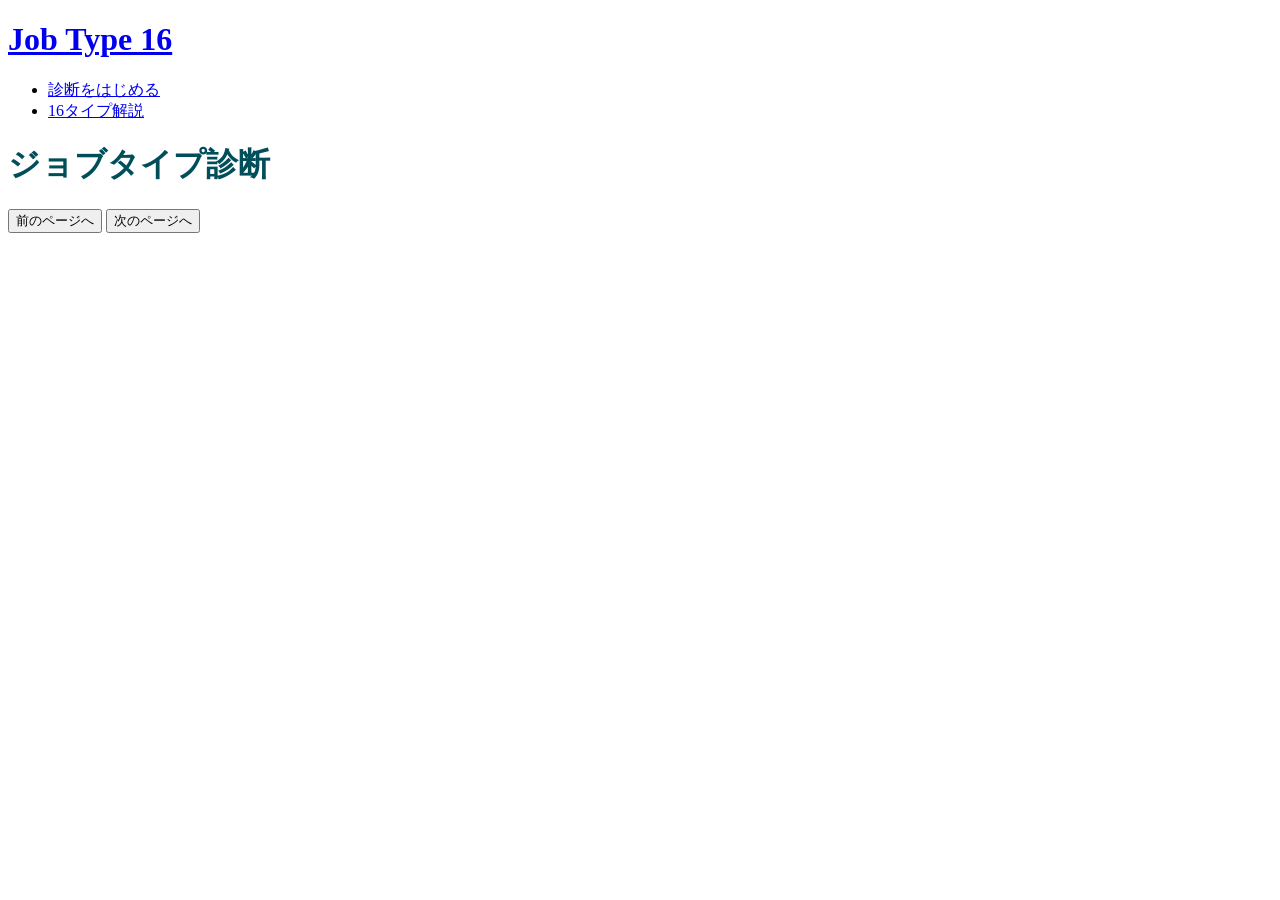
==== index.html @ 1121f6d9 "Add files via upload" ====
<!DOCTYPE html>
<html lang="ja">
<head>
    <meta charset="UTF-8" name="viewport" content="width=device-width, initial-scale=1.0">
    <link rel="stylesheet" href="css/style.css">
    <meta name="viewport" content="width=device-width, initial-scale=1.0">
    <title>♡ジョブタイプ診断♡</title>
</head>
<body>
    <header class="site-header">
        <div class="header-inner">
            <h1 class="header-title">
                <a href="index.html">Job Type 16</a>
            </h1>

            <div class="hamburger" id="js-hamburger">
                <span></span>
                <span></span>
                <span></span>
            </div>
        </div>

        <nav class="nav" id="js-nav">
            <ul>
                <li><a href="index.html">診断をはじめる</a></li>
                <li><a href="list.html">16タイプ解説</a></li>
            </ul>
        </nav>
    </header>
    <div class="header-margin"></div>

    <main id="app-container">
        <h1 style="color: #004e5a;">ジョブタイプ診断</h1>
        
        <div id="question-container">
            <div id="progress"></div>
            
            <div id="questions-page"></div>

            <div class="button-container">
                <button id="prev-btn" class="nextback-btn prev-btn-style">前のページへ</button>
                <button id="next-btn" class="nextback-btn next-btn-style">次のページへ</button>
            </div>
        </div>
        <div id="result-area" style="display: none;">
            <h2 id="result-text"></h2>
        </div>

        

        
    </main>
    <script src="js/data.js"></script>
    <script src="js/script.js"></script>
    <script src="js/common.js"></script>
</body>
</html>
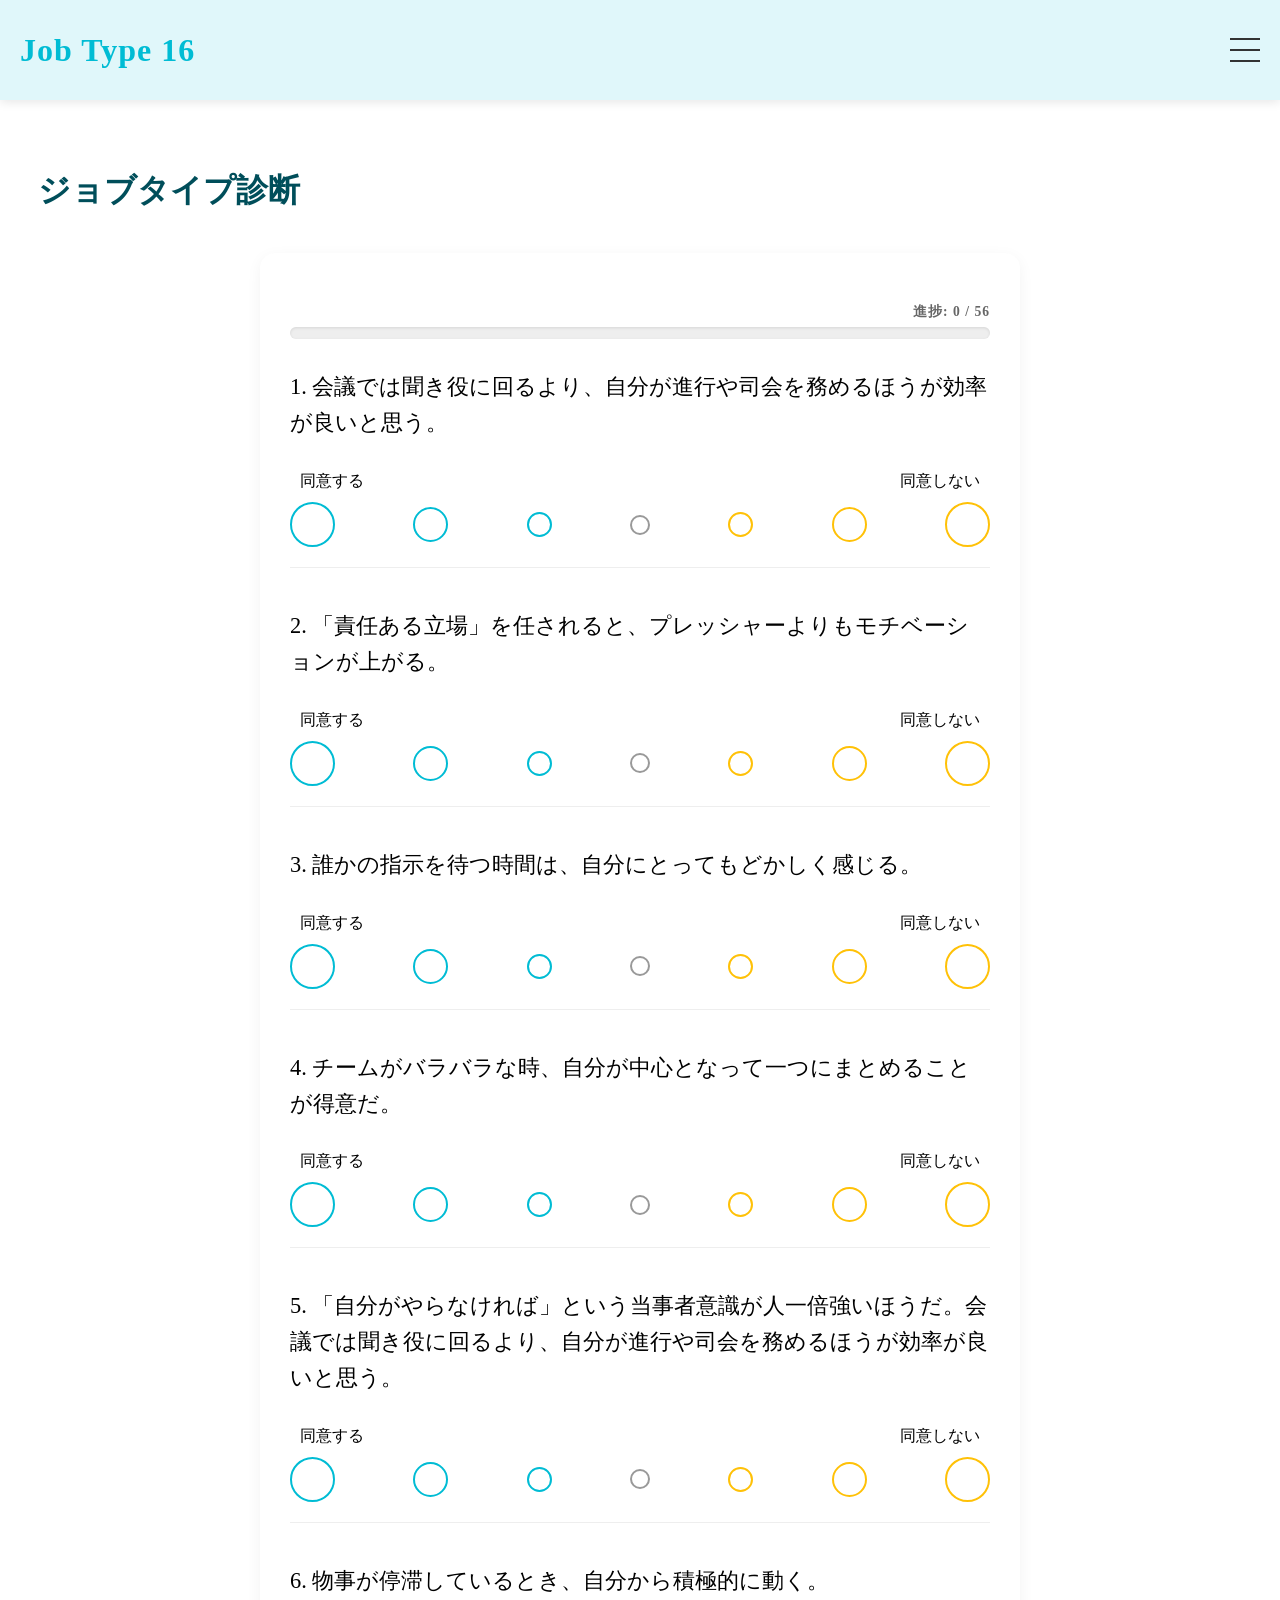
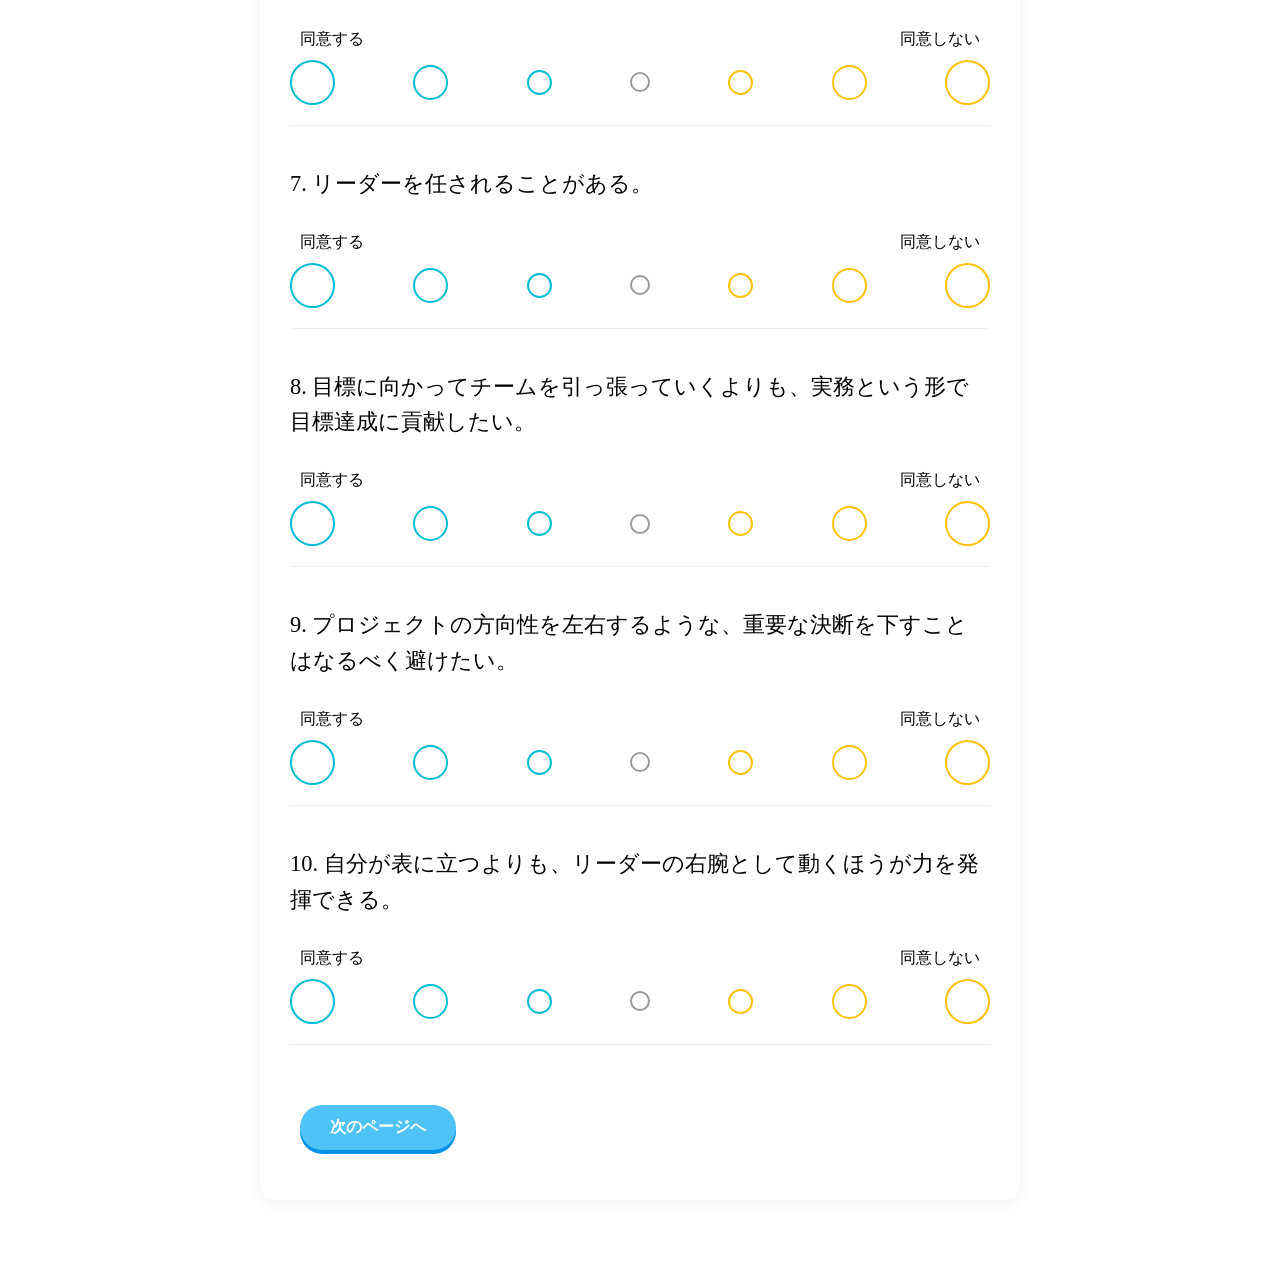
==== commit 8acf3a9d: "Add files via upload" ====
--- a/index.html
+++ b/index.html
@@ -2,9 +2,9 @@
 <html lang="ja">
 <head>
     <meta charset="UTF-8" name="viewport" content="width=device-width, initial-scale=1.0">
-    <link rel="stylesheet" href="css/style.css">
+    <link rel="stylesheet" href="./css/style.css">
     <meta name="viewport" content="width=device-width, initial-scale=1.0">
-    <title>♡ジョブタイプ診断♡</title>
+    <title>ジョブタイプ診断</title>
 </head>
 <body>
     <header class="site-header">
@@ -29,11 +29,15 @@
     </header>
     <div class="header-margin"></div>
 
-    <main id="app-container">
+    <main class="app-container">
         <h1 style="color: #004e5a;">ジョブタイプ診断</h1>
         
         <div id="question-container">
-            <div id="progress"></div>
+            <div class="progress-container">
+                <div id="progress-txt"></div>
+                <progress id="progress-bar"></progress>
+            </div>
+            
             
             <div id="questions-page"></div>
 
@@ -50,8 +54,8 @@
 
         
     </main>
-    <script src="js/data.js"></script>
-    <script src="js/script.js"></script>
-    <script src="js/common.js"></script>
+    <script src="./js/data.js"></script>
+    <script src="./js/script.js"></script>
+    <script src="./js/common.js"></script>
 </body>
 </html>
--- a/css/style.css
+++ b/css/style.css
@@ -0,0 +1,539 @@
+/* ラベルを両端に配置 */
+/* 同意する同意しない */
+.label-container {
+  display: flex;
+  justify-content: space-between;
+  margin-bottom: 10px;
+  padding: 0 10px;
+}
+
+.app-container{
+    max-width: 1500px; 
+    margin: 10px auto; 
+    padding: 30px;
+}
+
+.progress-container {
+    width: 100%;
+    margin: 20px auto 30px;
+    text-align: right;
+}
+
+#progress-bar{
+    width: 100%;
+    height: 12px;
+    appearance: none;
+    border: none;
+    
+}
+
+progress::-webkit-progress-bar {
+    background-color: #eee;
+    border-radius: 10px;
+    box-shadow: inset 0 1px 3px #0000001a; 
+}
+
+progress::-webkit-progress-value {
+    background: linear-gradient(90deg, #4FC3F7, #0192d4);
+    box-shadow: inset 0 1px 3px #27627e; 
+    border-radius: 10px;
+    transition: width 0.4s ease;
+}
+
+progress::-moz-progress-bar {
+    background: #00BCD4;
+    border-radius: 10px;
+}
+
+#progress-txt {
+    margin-top: 8px;
+    font-size: 0.85rem;
+    color: #666;
+    font-weight: bold;
+    letter-spacing: 1px;
+}
+
+/* 質問文の幅 */
+#question-container{
+    max-width: 700px;    
+    margin: 40px auto; 
+    padding: 30px;
+    background-color: #ffffff;
+    border-radius: 15px;
+    box-shadow: 0 4px 15px rgba(0, 0, 0, 0.05); 
+}
+
+/* 質問文のテキスト */
+.question-text {
+    font-weight: 500;
+    font-size: 1.4rem;
+    line-height: 1.6;
+    margin-bottom: 30px;
+}
+
+
+
+/* ７つのボタン------------------ */
+.button-group {
+  display: flex;
+  justify-content: space-between;
+  align-items: center;
+  gap: 10px; /* ボタン同士の間隔 */
+}
+
+.btn {
+  border: 2px solid #ccc;
+  border-radius: 50%;
+  background: white;
+  cursor: pointer;
+  transition: transform 0.2s, background-color 0.2s;
+}
+
+/* サイズ設定 */
+.size-xl { width: 45px; height: 45px; }
+.size-l  { width: 35px; height: 35px; }
+.size-m  { width: 25px; height: 25px; }
+.size-s  { width: 20px; height: 20px; }
+
+/* 色設定（枠線の色） */
+.color-green  { border-color: #00BCD4; }
+.color-gray   { border-color: #999; }
+.color-purple { border-color: #FFC107; }
+
+/* クリック時の塗りつぶし */
+.color-green:hover  { background-color: #00BCD4; }
+.color-purple:hover { background-color: #FFC107; }
+.color-gray:hover   { background-color: #999; }
+
+/* active時の塗りつぶし */
+.btn.active.color-green {
+    background-color: #00BCD4;
+}
+.btn.active.color-purple {
+    background-color: #FFC107;
+}
+.btn.active.color-gray {
+    background-color: #999;
+}
+/* ７つのボタン設定終わり------------------ */
+
+
+
+.question-block {
+    margin-bottom: 40px;
+    border-bottom: 1px solid #eee;
+    padding-bottom: 20px;
+}
+
+
+
+/* 次へ戻るボタン------------------ */
+.nextback-btn {
+    display: inline-block;
+    min-width: 120px; 
+    margin: 20px 10px; 
+    padding: 12px 30px;
+    font-size: 1rem;
+    font-weight: bold;
+    text-decoration: none;
+    border-radius: 50px;
+    border: none;
+    cursor: pointer;
+    transition: 0.3s;
+    text-align: center;
+    background-color: #4FC3F7; 
+    color: #fff;
+    box-shadow: 0 4px 0 #0091ea;
+}
+
+/* ボタンにカーソルを置いた時の動き */
+.nextback-btn:hover {
+    background-color: #81d4fa;
+    transform: translateY(-2px);
+}
+
+/* ボタンを押した時の動き */
+.nextback-btn:active {
+    transform: translateY(2px);
+    box-shadow: none;
+}
+/* 次へ戻るボタンの設定終了------------------ */
+
+
+/* メニュー本体 */
+.nav {
+    position: fixed; 
+    top: 0; 
+    right: -100%; /* 最初は画面の外 */
+    width: 200px; 
+    height: 100vh; 
+    background: #fff;
+    box-shadow: -2px 0 5px rgba(0,0,0,0.1); 
+    transition: 0.3s; z-index: 90;
+}
+.nav.is-active { right: 0; }
+
+
+
+/* 16タイプのタイル表示---------------------- */
+.type-grid {
+    display: grid;
+    /* 画面の幅に合わせて3〜4列に自動調整 */
+    grid-template-columns: repeat(4, minmax(150px, 1fr));
+    gap: 20px;
+    padding: 20px;
+}
+
+
+
+.type-card {
+    min-height: 120px; 
+    display: flex;
+    flex-direction: column;
+    justify-content: center;
+    padding: 20px; 
+    background: #f0f0f0; 
+    border-radius: 8px;
+    cursor: pointer; 
+    text-align: center; 
+    font-weight: bold;
+}
+.type-card:hover {
+    background: #E0F7FA; 
+    border-color: #00BCD4;
+    transform: translateY(-5px);
+}
+
+/* タイプ名（LCOEなど） */
+.type-id {
+    font-size: 1.7rem;
+    color: #00BCD4;
+    margin-bottom: 5px;
+    letter-spacing: 2px;
+}
+
+/* キャッチコピー（一言） */
+.type-nickname {
+    font-size: 1rem;
+    color: #555;
+    font-weight: bold;
+    line-height: 1.4;
+    padding: 0 10px;
+}
+/* 16タイプのタイル表示の設定終了---------------------- */
+
+
+
+/* 16タイプ詳細------------------------------------ */
+.container {
+    max-width: 800px;
+    margin: 40px auto;
+    padding: 0 20px;
+    font-family: "Helvetica Neue", Arial, "Hiragino Kaku Gothic ProN", "Hiragino Sans", Meiryo, sans-serif;
+}
+
+.result-card {
+    background: #fff;
+    border-radius: 20px;
+    box-shadow: 0 10px 30px rgba(0,0,0,0.08);
+    padding: 40px;
+    text-align: center;
+}
+
+/* タイプ名とキャッチコピー */
+#type-id {
+    font-size: 1.2rem;
+    color: #00BCD4;
+    letter-spacing: 0.3em;
+    margin-bottom: 5px;
+    font-weight: bold;
+}
+
+#type-name {
+    font-size: 2.2rem;
+    color: #333;
+    margin-bottom: 10px;
+}
+
+.catchphrase {
+    font-size: 1.1rem;
+    color: #666;
+    margin-bottom: 30px;
+    font-style: italic;
+}
+
+/* 画像エリア */
+.image-box {
+    width: 200px;
+    height: 200px;
+    margin: 0 auto 30px;
+    background: #f0f0f0;
+    border-radius: 50%; /* 円形にする */
+    overflow: hidden;
+    display: flex;
+    align-items: center;
+    justify-content: center;
+}
+
+#type-image {
+    width: 100%;
+    height: 100%;
+    object-fit: cover;
+}
+
+/* 長所・短所のグリッドレイアウト */
+.sw-container {
+    display: grid;
+    grid-template-columns: 1fr 1fr; /* 横並び */
+    gap: 20px;
+    margin-bottom: 30px;
+}
+
+
+.info-box {
+    background: #f8f9fa;
+    padding: 20px;
+    border-radius: 15px;
+    text-align: left;
+}
+
+
+.info-box h3 {
+    margin-top: 0;
+    font-size: 1rem;
+    border-bottom: 2px solid #ddd;
+    padding-bottom: 5px;
+    margin-bottom: 10px;
+}
+
+#type-strengths li { color: #006875; margin-bottom: 5px; }
+#type-weaknesses li { color: #705504; margin-bottom: 5px; }
+
+.job-container{
+    display: grid;
+    gap: 20px;
+    padding: 20px;
+    border-radius: 10px;
+    text-align: left;
+    line-height: 1.6;
+}
+
+/* 仕事のスタイル */
+.style-box {
+    background: #E0F7FA; 
+    border-left: 5px solid #00BCD4;
+}
+
+/* 適職 */
+.suitablejob-box {
+    background: #fdf5de;
+    border-left: 5px solid #FFC107;
+}
+
+#type-suitablejob li{
+    margin-left: 20px;
+}
+/* 16タイプ詳細の設定終了------------------------------------ */
+
+
+
+
+
+/* 固定ヘッダー (Common Header)-------------------- */
+.site-header {
+    width: 100%;
+    height: 100px; /* ヘッダーの高さ */
+    background-color: #E0F7FA;
+    box-shadow: 0 2px 10px rgba(0, 0, 0, 0.1);
+    position: fixed; /* 画面上部に固定 */
+    top: 0;
+    left: 0;
+    z-index: 1000; /* 一番手前に表示 */
+}
+
+.header-inner {
+    height: 100%;
+    margin: 0 auto;
+    padding: 0 20px;
+    display: flex;
+    justify-content: space-between;
+    align-items: center;
+}
+
+.header-title a {
+    font-size: 2rem;
+    font-weight: bold;
+    color: #00BCD4; 
+    text-decoration: none;
+    letter-spacing: 1px;
+}
+
+
+.header-margin {
+    height: 100px; 
+}
+/* 固定ヘッダー (Common Header)終了----------- */
+
+
+/* ハンバーガーメニュー */
+
+.hamburger {
+    width: 30px;
+    height: 24px;
+    position: relative;
+    cursor: pointer;
+    z-index: 1100;
+}
+
+/* 三本線のデザイン */
+.hamburger span {
+    position: absolute;
+    width: 100%;
+    height: 2px;
+    background-color: #333;
+    transition: 0.3s;
+}
+
+.hamburger span:nth-child(1) { top: 0; }
+.hamburger span:nth-child(2) { top: 11px; }
+.hamburger span:nth-child(3) { top: 22px; }
+
+/* メニューが開いた時の三本線の動き（必要に応じて） */
+.hamburger.is-active span:nth-child(1) { transform: translateY(11px) rotate(45deg); }
+.hamburger.is-active span:nth-child(2) { opacity: 0; }
+.hamburger.is-active span:nth-child(3) { transform: translateY(-11px) rotate(-45deg); }
+
+/* ナビゲーションメニューのスタイル（調整） */
+.nav {
+    position: fixed;
+    top: 0;
+    right: -100%; /* 最初は隠しておく */
+    width: 300px;
+    max-width: 80vh;
+    height: 100vh;
+    background: rgba(255, 255, 255, 0.98);
+    box-shadow: -5px 0 15px rgba(0, 0, 0, 0.1);
+    transition: 0.4s ease-in-out;
+    padding-top: 80px;
+    z-index: 1050;
+}
+
+.nav.is-active {
+    right: 0; /* 右からスライドして表示 */
+}
+
+/* ハンバーガーメニュー内のリストの見た目 */
+.nav ul {
+    list-style: none;
+    padding: 0;
+    margin: 0;
+}
+
+.nav ul li {
+    border-bottom: 1px solid #eee;
+}
+
+.nav ul li a {
+    display: block;
+    padding: 20px 30px;
+    color: #333;
+    text-decoration: none;
+    font-weight: bold;
+    transition: background 0.3s;
+}
+
+.nav ul li a:hover {
+    background-color: #f9f9f9;
+    color: #00BCD4;
+}
+
+
+@media(max-width: 768px){
+    .app-container{
+        padding: 2px;
+    }
+
+    .label-container {
+        margin-bottom: 5px;
+        font-size: 0.8rem;
+    }
+
+    #question-container{
+        max-width: 95%;
+        margin: 10px auto;
+        padding: 15px;
+    }
+
+    .question-text {
+        font-size: 1.05rem;
+        margin-bottom: 15px;
+    }
+
+    .button-group {
+        gap: 8px; /* ボタン同士の間隔 */
+        justify-content: space-around;
+    }
+
+    .btn {
+        transform: scale(0.85);
+        margin-bottom: -5px;
+    }
+
+    .nextback-btn {
+        margin: 10px 5px; 
+        padding: 10px 20px;
+        font-size: 0.8rem;
+    }
+
+    .type-grid {
+        grid-template-columns: repeat(2, 1fr);
+    }
+
+
+    .container {
+        margin: 20px auto;
+        padding: 1px;
+    }
+
+    .result-card {
+        padding: 25px 15px; 
+        border-radius: 10px;
+    }
+
+
+    #type-id {
+        font-size: 1rem;
+        letter-spacing: 0.2em;
+    }
+
+    #type-name {
+        font-size: 1.8rem;
+    }
+
+    .catchphrase {
+        font-size: 0.8rem;
+        margin-bottom: 10px;
+    }
+
+    .image-box {
+        width: 150px;
+        height: 150px;
+        margin-bottom: 20px;
+    }
+
+
+    .sw-container {
+        grid-template-columns: 1fr;
+        gap: 15px;
+    }
+
+    .info-box {
+        padding: 15px;
+        margin: 0px;
+    }
+
+    .style-box {
+        padding: 15px;
+        font-size: 0.95;
+    }
+}
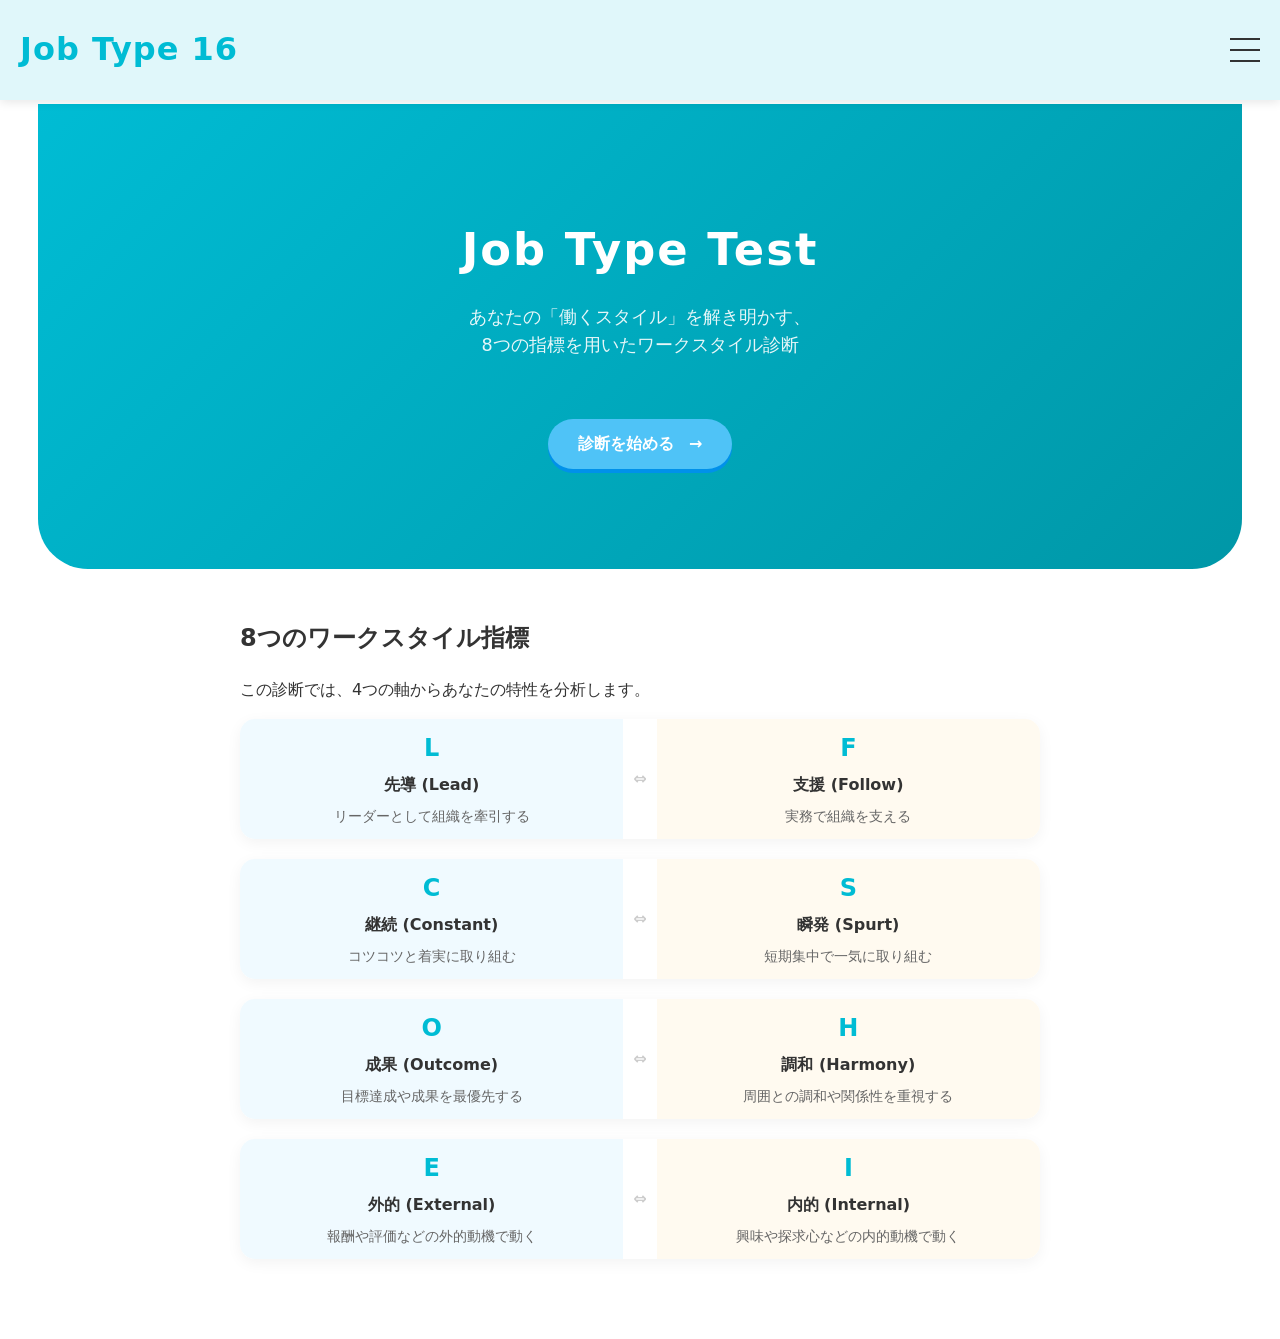
==== commit 1c17a96d: "Add files via upload" ====
--- a/index.html
+++ b/index.html
@@ -2,11 +2,12 @@
 <html lang="ja">
 <head>
     <meta charset="UTF-8" name="viewport" content="width=device-width, initial-scale=1.0">
-    <link rel="stylesheet" href="./css/style.css">
+    <link rel="stylesheet" href="./css/style.css">>
     <meta name="viewport" content="width=device-width, initial-scale=1.0">
-    <title>ジョブタイプ診断</title>
+    
+    <title>JobType16</title>
 </head>
-<body>
+<body class="container">
     <header class="site-header">
         <div class="header-inner">
             <h1 class="header-title">
@@ -22,40 +23,100 @@
 
         <nav class="nav" id="js-nav">
             <ul>
-                <li><a href="index.html">診断をはじめる</a></li>
+                <li><a href="test.html">診断をはじめる</a></li>
                 <li><a href="list.html">16タイプ解説</a></li>
             </ul>
         </nav>
     </header>
-    <div class="header-margin"></div>
+    <div class="header-margin top"></div>
+    
+    <main class="app-container">
 
-    <main class="app-container">
-        <h1 style="color: #004e5a;">ジョブタイプ診断</h1>
-        
-        <div id="question-container">
-            <div class="progress-container">
-                <div id="progress-txt"></div>
-                <progress id="progress-bar"></progress>
+        <header class="top-section">
+            <div class="top-content">
+                <h1 class="top-title">Job Type Test</h1>
+                <p class="top-subtitle">あなたの「働くスタイル」を解き明かす、
+                    <br>8つの指標を用いたワークスタイル診断</p>
+                
+                <a href="test.html" class="nextback-btn">
+                    診断を始める
+                    <span class="btn-arrow">→</span>
+                </a>
             </div>
-            
-            
-            <div id="questions-page"></div>
+        </header>
 
-            <div class="button-container">
-                <button id="prev-btn" class="nextback-btn prev-btn-style">前のページへ</button>
-                <button id="next-btn" class="nextback-btn next-btn-style">次のページへ</button>
+        <!-- この下に、前につくった指標の説明セクションを配置する -->
+
+        <section class="guide-section">
+            <h2>8つのワークスタイル指標</h2>
+            <p>この診断では、4つの軸からあなたの特性を分析します。</p>
+
+            <div class="table">
+                <!-- 軸1 -->
+                <div class="style-row">
+                    <div class="style-cell left">
+                        <span class="code">L</span>
+                        <span class="label">先導 (Lead)</span>
+                        <p>リーダーとして組織を牽引する</p>
+                    </div>
+                    <div class="style-arrow">⇔</div>
+                    <div class="style-cell right">
+                        <span class="code">F</span>
+                        <span class="label">支援 (Follow)</span>
+                        <p>実務で組織を支える</p>
+                    </div>
+                </div>
+
+                <!-- 軸2 -->
+                <div class="style-row">
+                    <div class="style-cell left">
+                        <span class="code">C</span>
+                        <span class="label">継続 (Constant)</span>
+                        <p>コツコツと着実に取り組む</p>
+                    </div>
+                    <div class="style-arrow">⇔</div>
+                    <div class="style-cell right">
+                        <span class="code">S</span>
+                        <span class="label">瞬発 (Spurt)</span>
+                        <p>短期集中で一気に取り組む</p>
+                    </div>
+                </div>
+
+                <!-- 軸3 -->
+                <div class="style-row">
+                    <div class="style-cell left">
+                        <span class="code">O</span>
+                        <span class="label">成果 (Outcome)</span>
+                        <p>目標達成や成果を最優先する</p>
+                    </div>
+                    <div class="style-arrow">⇔</div>
+                    <div class="style-cell right">
+                        <span class="code">H</span>
+                        <span class="label">調和 (Harmony)</span>
+                        <p>周囲との調和や関係性を重視する</p>
+                    </div>
+                </div>
+
+                <!-- 軸4 -->
+                <div class="style-row">
+                    <div class="style-cell left">
+                        <span class="code">E</span>
+                        <span class="label">外的 (External)</span>
+                        <p>報酬や評価などの外的動機で動く</p>
+                    </div>
+                    <div class="style-arrow">⇔</div>
+                    <div class="style-cell right">
+                        <span class="code">I</span>
+                        <span class="label">内的 (Internal)</span>
+                        <p>興味や探求心などの内的動機で動く</p>
+                    </div>
+                </div>
             </div>
-        </div>
-        <div id="result-area" style="display: none;">
-            <h2 id="result-text"></h2>
-        </div>
+        </section>
 
-        
 
-        
     </main>
-    <script src="./js/data.js"></script>
-    <script src="./js/script.js"></script>
+
     <script src="./js/common.js"></script>
 </body>
 </html>
--- a/css/style.css
+++ b/css/style.css
@@ -1,3 +1,115 @@
+.container{
+    font-family:
+        "Noto Sans JP",
+        system-ui,
+        -apple-system,
+        "Hiragino Sans",
+        "Hiragino Kaku Gothic ProN",
+        "Yu Gothic",
+        "Meiryo",
+        sans-serif;
+    -webkit-font-smoothing: antialiased;
+    -moz-osx-font-smoothing: grayscale;
+    line-height: 1.6;
+    color: #333;
+}
+
+/*トップページ*/
+.header-margin.top{
+    height: 30px;
+}
+
+.top-section{
+    background: linear-gradient(135deg, #00BCD4 0%, #0097A7 100%);
+    color: white;
+    padding: 80px 20px;
+    text-align: center;
+    border-radius: 0 0 50px 50px; /* 下側だけ丸めて柔らかい印象に */
+    margin-bottom: 50px;
+}
+
+.top-title {
+    font-size: 2.8rem;
+    font-weight: bold;
+    margin-bottom: 15px;
+    letter-spacing: 2px;
+}
+
+.btn-arrow {
+    margin-left: 10px;
+}
+
+.top-subtitle {
+    font-size: 1.1rem;
+    line-height: 1.6;
+    margin-bottom: 40px;
+    opacity: 0.9;
+}
+
+.guide-section {
+    max-width: 800px;
+    margin: 40px auto;
+    padding: 0 20px;
+}
+
+.table {
+    display: flex;
+    flex-direction: column;
+    gap: 20px;
+}
+
+.style-row {
+    display: flex;
+    align-items: center;
+    background: #fff;
+    border-radius: 15px;
+    box-shadow: 0 4px 15px rgba(0,0,0,0.05);
+    overflow: hidden;
+}
+
+.style-cell {
+    flex: 1;
+    padding: 10px;
+    text-align: center;
+    height: 100px;
+}
+
+.style-cell.left { background-color: #f0faff; } 
+.style-cell.right { background-color: #fffaf0; } 
+
+.style-arrow {
+    padding: 10px;
+    font-weight: bold;
+    color: #ccc;
+    font-size: 1rem;
+}
+
+.code {
+    display: block;
+    font-size: 1.5rem;
+    font-weight: bold;
+    color: #00BCD4;
+    margin-bottom: 5px;
+}
+
+.label {
+    display: block;
+    font-weight: bold;
+    font-size: 1rem;
+    margin-bottom: 8px;
+}
+
+.style-cell p {
+    font-size: 0.85rem;
+    color: #666;
+    margin: 0;
+}
+
+
+
+/*トップページ*/
+
+
 /* ラベルを両端に配置 */
 /* 同意する同意しない */
 .label-container {
@@ -12,6 +124,7 @@
     margin: 10px auto; 
     padding: 30px;
 }
+
 
 .progress-container {
     width: 100%;
@@ -225,11 +338,10 @@
 
 
 /* 16タイプ詳細------------------------------------ */
-.container {
+.result-container {
     max-width: 800px;
     margin: 40px auto;
     padding: 0 20px;
-    font-family: "Helvetica Neue", Arial, "Hiragino Kaku Gothic ProN", "Hiragino Sans", Meiryo, sans-serif;
 }
 
 .result-card {
@@ -284,7 +396,7 @@
 /* 長所・短所のグリッドレイアウト */
 .sw-container {
     display: grid;
-    grid-template-columns: 1fr 1fr; /* 横並び */
+    grid-template-columns: 1fr 1fr; 
     gap: 20px;
     margin-bottom: 30px;
 }
@@ -450,9 +562,26 @@
 
 @media(max-width: 768px){
     .app-container{
-        padding: 2px;
-    }
-
+        padding: 0px;
+    }
+
+    .top-section {
+        padding: 60px 20px;
+    }
+
+    .top-title {
+        font-size: 2rem;
+    }
+
+    .top-subtitle {
+        font-size: 0.95rem;
+    }
+
+    .style-cell {
+        width: 100%; 
+        padding: 15px 10px 30px; 
+    }
+    
     .label-container {
         margin-bottom: 5px;
         font-size: 0.8rem;
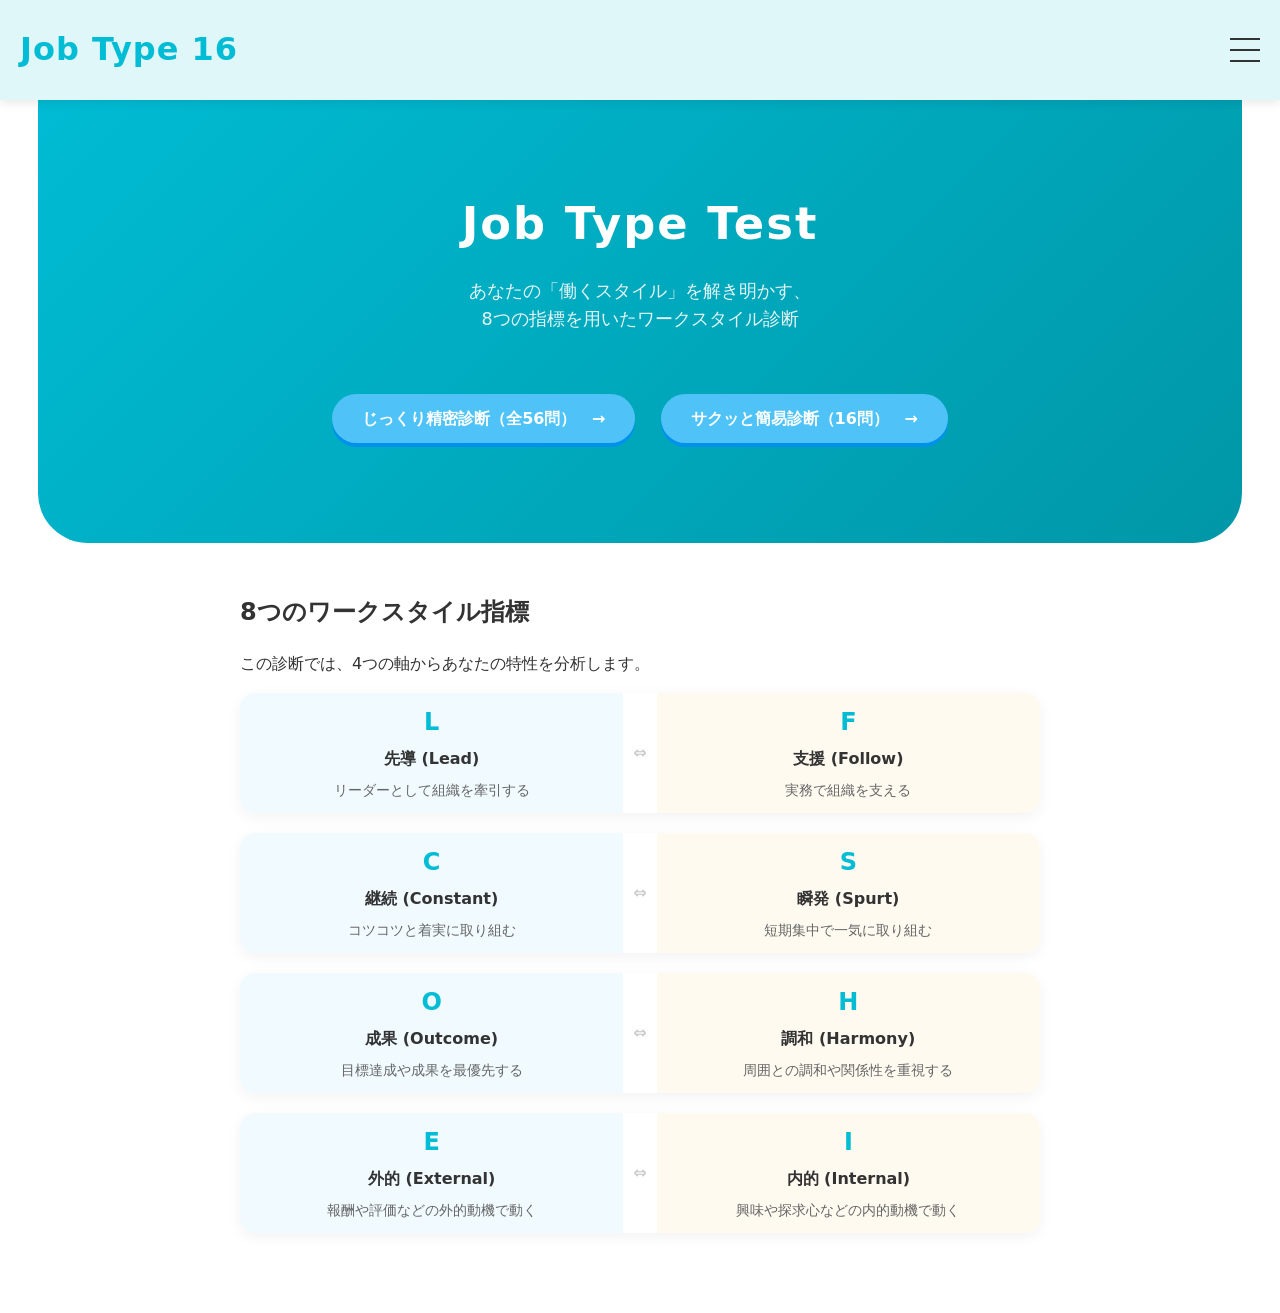
==== commit 8b5b5e78: "Add files via upload" ====
--- a/index.html
+++ b/index.html
@@ -2,7 +2,8 @@
 <html lang="ja">
 <head>
     <meta charset="UTF-8" name="viewport" content="width=device-width, initial-scale=1.0">
-    <link rel="stylesheet" href="./css/style.css">>
+    <link rel="stylesheet" href="./css/style.css">
+    <link rel="stylesheet" href="./css/index.css">
     <meta name="viewport" content="width=device-width, initial-scale=1.0">
     
     <title>JobType16</title>
@@ -23,7 +24,7 @@
 
         <nav class="nav" id="js-nav">
             <ul>
-                <li><a href="test.html">診断をはじめる</a></li>
+                <li><a href="index.html">診断をはじめる</a></li>
                 <li><a href="list.html">16タイプ解説</a></li>
             </ul>
         </nav>
@@ -38,8 +39,12 @@
                 <p class="top-subtitle">あなたの「働くスタイル」を解き明かす、
                     <br>8つの指標を用いたワークスタイル診断</p>
                 
-                <a href="test.html" class="nextback-btn">
-                    診断を始める
+                <a href="test.html?mode=full" class="nextback-btn">
+                    じっくり精密診断（全56問）
+                    <span class="btn-arrow">→</span>
+                </a>
+                <a href="test.html?mode=simple" class="nextback-btn">
+                    サクッと簡易診断（16問）
                     <span class="btn-arrow">→</span>
                 </a>
             </div>
--- a/css/style.css
+++ b/css/style.css
@@ -14,111 +14,6 @@
     color: #333;
 }
 
-/*トップページ*/
-.header-margin.top{
-    height: 30px;
-}
-
-.top-section{
-    background: linear-gradient(135deg, #00BCD4 0%, #0097A7 100%);
-    color: white;
-    padding: 80px 20px;
-    text-align: center;
-    border-radius: 0 0 50px 50px; /* 下側だけ丸めて柔らかい印象に */
-    margin-bottom: 50px;
-}
-
-.top-title {
-    font-size: 2.8rem;
-    font-weight: bold;
-    margin-bottom: 15px;
-    letter-spacing: 2px;
-}
-
-.btn-arrow {
-    margin-left: 10px;
-}
-
-.top-subtitle {
-    font-size: 1.1rem;
-    line-height: 1.6;
-    margin-bottom: 40px;
-    opacity: 0.9;
-}
-
-.guide-section {
-    max-width: 800px;
-    margin: 40px auto;
-    padding: 0 20px;
-}
-
-.table {
-    display: flex;
-    flex-direction: column;
-    gap: 20px;
-}
-
-.style-row {
-    display: flex;
-    align-items: center;
-    background: #fff;
-    border-radius: 15px;
-    box-shadow: 0 4px 15px rgba(0,0,0,0.05);
-    overflow: hidden;
-}
-
-.style-cell {
-    flex: 1;
-    padding: 10px;
-    text-align: center;
-    height: 100px;
-}
-
-.style-cell.left { background-color: #f0faff; } 
-.style-cell.right { background-color: #fffaf0; } 
-
-.style-arrow {
-    padding: 10px;
-    font-weight: bold;
-    color: #ccc;
-    font-size: 1rem;
-}
-
-.code {
-    display: block;
-    font-size: 1.5rem;
-    font-weight: bold;
-    color: #00BCD4;
-    margin-bottom: 5px;
-}
-
-.label {
-    display: block;
-    font-weight: bold;
-    font-size: 1rem;
-    margin-bottom: 8px;
-}
-
-.style-cell p {
-    font-size: 0.85rem;
-    color: #666;
-    margin: 0;
-}
-
-
-
-/*トップページ*/
-
-
-/* ラベルを両端に配置 */
-/* 同意する同意しない */
-.label-container {
-  display: flex;
-  justify-content: space-between;
-  margin-bottom: 10px;
-  padding: 0 10px;
-}
-
 .app-container{
     max-width: 1500px; 
     margin: 10px auto; 
@@ -126,117 +21,6 @@
 }
 
 
-.progress-container {
-    width: 100%;
-    margin: 20px auto 30px;
-    text-align: right;
-}
-
-#progress-bar{
-    width: 100%;
-    height: 12px;
-    appearance: none;
-    border: none;
-    
-}
-
-progress::-webkit-progress-bar {
-    background-color: #eee;
-    border-radius: 10px;
-    box-shadow: inset 0 1px 3px #0000001a; 
-}
-
-progress::-webkit-progress-value {
-    background: linear-gradient(90deg, #4FC3F7, #0192d4);
-    box-shadow: inset 0 1px 3px #27627e; 
-    border-radius: 10px;
-    transition: width 0.4s ease;
-}
-
-progress::-moz-progress-bar {
-    background: #00BCD4;
-    border-radius: 10px;
-}
-
-#progress-txt {
-    margin-top: 8px;
-    font-size: 0.85rem;
-    color: #666;
-    font-weight: bold;
-    letter-spacing: 1px;
-}
-
-/* 質問文の幅 */
-#question-container{
-    max-width: 700px;    
-    margin: 40px auto; 
-    padding: 30px;
-    background-color: #ffffff;
-    border-radius: 15px;
-    box-shadow: 0 4px 15px rgba(0, 0, 0, 0.05); 
-}
-
-/* 質問文のテキスト */
-.question-text {
-    font-weight: 500;
-    font-size: 1.4rem;
-    line-height: 1.6;
-    margin-bottom: 30px;
-}
-
-
-
-/* ７つのボタン------------------ */
-.button-group {
-  display: flex;
-  justify-content: space-between;
-  align-items: center;
-  gap: 10px; /* ボタン同士の間隔 */
-}
-
-.btn {
-  border: 2px solid #ccc;
-  border-radius: 50%;
-  background: white;
-  cursor: pointer;
-  transition: transform 0.2s, background-color 0.2s;
-}
-
-/* サイズ設定 */
-.size-xl { width: 45px; height: 45px; }
-.size-l  { width: 35px; height: 35px; }
-.size-m  { width: 25px; height: 25px; }
-.size-s  { width: 20px; height: 20px; }
-
-/* 色設定（枠線の色） */
-.color-green  { border-color: #00BCD4; }
-.color-gray   { border-color: #999; }
-.color-purple { border-color: #FFC107; }
-
-/* クリック時の塗りつぶし */
-.color-green:hover  { background-color: #00BCD4; }
-.color-purple:hover { background-color: #FFC107; }
-.color-gray:hover   { background-color: #999; }
-
-/* active時の塗りつぶし */
-.btn.active.color-green {
-    background-color: #00BCD4;
-}
-.btn.active.color-purple {
-    background-color: #FFC107;
-}
-.btn.active.color-gray {
-    background-color: #999;
-}
-/* ７つのボタン設定終わり------------------ */
-
-
-
-.question-block {
-    margin-bottom: 40px;
-    border-bottom: 1px solid #eee;
-    padding-bottom: 20px;
-}
 
 
 
@@ -273,185 +57,9 @@
 /* 次へ戻るボタンの設定終了------------------ */
 
 
-/* メニュー本体 */
-.nav {
-    position: fixed; 
-    top: 0; 
-    right: -100%; /* 最初は画面の外 */
-    width: 200px; 
-    height: 100vh; 
-    background: #fff;
-    box-shadow: -2px 0 5px rgba(0,0,0,0.1); 
-    transition: 0.3s; z-index: 90;
-}
-.nav.is-active { right: 0; }
 
 
-
-/* 16タイプのタイル表示---------------------- */
-.type-grid {
-    display: grid;
-    /* 画面の幅に合わせて3〜4列に自動調整 */
-    grid-template-columns: repeat(4, minmax(150px, 1fr));
-    gap: 20px;
-    padding: 20px;
-}
-
-
-
-.type-card {
-    min-height: 120px; 
-    display: flex;
-    flex-direction: column;
-    justify-content: center;
-    padding: 20px; 
-    background: #f0f0f0; 
-    border-radius: 8px;
-    cursor: pointer; 
-    text-align: center; 
-    font-weight: bold;
-}
-.type-card:hover {
-    background: #E0F7FA; 
-    border-color: #00BCD4;
-    transform: translateY(-5px);
-}
-
-/* タイプ名（LCOEなど） */
-.type-id {
-    font-size: 1.7rem;
-    color: #00BCD4;
-    margin-bottom: 5px;
-    letter-spacing: 2px;
-}
-
-/* キャッチコピー（一言） */
-.type-nickname {
-    font-size: 1rem;
-    color: #555;
-    font-weight: bold;
-    line-height: 1.4;
-    padding: 0 10px;
-}
-/* 16タイプのタイル表示の設定終了---------------------- */
-
-
-
-/* 16タイプ詳細------------------------------------ */
-.result-container {
-    max-width: 800px;
-    margin: 40px auto;
-    padding: 0 20px;
-}
-
-.result-card {
-    background: #fff;
-    border-radius: 20px;
-    box-shadow: 0 10px 30px rgba(0,0,0,0.08);
-    padding: 40px;
-    text-align: center;
-}
-
-/* タイプ名とキャッチコピー */
-#type-id {
-    font-size: 1.2rem;
-    color: #00BCD4;
-    letter-spacing: 0.3em;
-    margin-bottom: 5px;
-    font-weight: bold;
-}
-
-#type-name {
-    font-size: 2.2rem;
-    color: #333;
-    margin-bottom: 10px;
-}
-
-.catchphrase {
-    font-size: 1.1rem;
-    color: #666;
-    margin-bottom: 30px;
-    font-style: italic;
-}
-
-/* 画像エリア */
-.image-box {
-    width: 200px;
-    height: 200px;
-    margin: 0 auto 30px;
-    background: #f0f0f0;
-    border-radius: 50%; /* 円形にする */
-    overflow: hidden;
-    display: flex;
-    align-items: center;
-    justify-content: center;
-}
-
-#type-image {
-    width: 100%;
-    height: 100%;
-    object-fit: cover;
-}
-
-/* 長所・短所のグリッドレイアウト */
-.sw-container {
-    display: grid;
-    grid-template-columns: 1fr 1fr; 
-    gap: 20px;
-    margin-bottom: 30px;
-}
-
-
-.info-box {
-    background: #f8f9fa;
-    padding: 20px;
-    border-radius: 15px;
-    text-align: left;
-}
-
-
-.info-box h3 {
-    margin-top: 0;
-    font-size: 1rem;
-    border-bottom: 2px solid #ddd;
-    padding-bottom: 5px;
-    margin-bottom: 10px;
-}
-
-#type-strengths li { color: #006875; margin-bottom: 5px; }
-#type-weaknesses li { color: #705504; margin-bottom: 5px; }
-
-.job-container{
-    display: grid;
-    gap: 20px;
-    padding: 20px;
-    border-radius: 10px;
-    text-align: left;
-    line-height: 1.6;
-}
-
-/* 仕事のスタイル */
-.style-box {
-    background: #E0F7FA; 
-    border-left: 5px solid #00BCD4;
-}
-
-/* 適職 */
-.suitablejob-box {
-    background: #fdf5de;
-    border-left: 5px solid #FFC107;
-}
-
-#type-suitablejob li{
-    margin-left: 20px;
-}
-/* 16タイプ詳細の設定終了------------------------------------ */
-
-
-
-
-
-/* 固定ヘッダー (Common Header)-------------------- */
+/* 固定ヘッダー -------------------- */
 .site-header {
     width: 100%;
     height: 100px; /* ヘッダーの高さ */
@@ -530,8 +138,11 @@
     z-index: 1050;
 }
 
+
+
+
 .nav.is-active {
-    right: 0; /* 右からスライドして表示 */
+    right: 0;
 }
 
 /* ハンバーガーメニュー内のリストの見た目 */
@@ -565,47 +176,9 @@
         padding: 0px;
     }
 
-    .top-section {
-        padding: 60px 20px;
-    }
-
-    .top-title {
-        font-size: 2rem;
-    }
-
-    .top-subtitle {
-        font-size: 0.95rem;
-    }
-
-    .style-cell {
-        width: 100%; 
-        padding: 15px 10px 30px; 
-    }
-    
     .label-container {
         margin-bottom: 5px;
         font-size: 0.8rem;
-    }
-
-    #question-container{
-        max-width: 95%;
-        margin: 10px auto;
-        padding: 15px;
-    }
-
-    .question-text {
-        font-size: 1.05rem;
-        margin-bottom: 15px;
-    }
-
-    .button-group {
-        gap: 8px; /* ボタン同士の間隔 */
-        justify-content: space-around;
-    }
-
-    .btn {
-        transform: scale(0.85);
-        margin-bottom: -5px;
     }
 
     .nextback-btn {
@@ -614,55 +187,4 @@
         font-size: 0.8rem;
     }
 
-    .type-grid {
-        grid-template-columns: repeat(2, 1fr);
-    }
-
-
-    .container {
-        margin: 20px auto;
-        padding: 1px;
-    }
-
-    .result-card {
-        padding: 25px 15px; 
-        border-radius: 10px;
-    }
-
-
-    #type-id {
-        font-size: 1rem;
-        letter-spacing: 0.2em;
-    }
-
-    #type-name {
-        font-size: 1.8rem;
-    }
-
-    .catchphrase {
-        font-size: 0.8rem;
-        margin-bottom: 10px;
-    }
-
-    .image-box {
-        width: 150px;
-        height: 150px;
-        margin-bottom: 20px;
-    }
-
-
-    .sw-container {
-        grid-template-columns: 1fr;
-        gap: 15px;
-    }
-
-    .info-box {
-        padding: 15px;
-        margin: 0px;
-    }
-
-    .style-box {
-        padding: 15px;
-        font-size: 0.95;
-    }
 }
--- a/css/index.css
+++ b/css/index.css
@@ -0,0 +1,109 @@
+
+.header-margin.top{
+    height: 30px;
+}
+
+.top-section{
+    background: linear-gradient(135deg, #00BCD4 0%, #0097A7 100%);
+    color: white;
+    padding: 80px 20px;
+    text-align: center;
+    border-radius: 0 0 50px 50px; /* 下側だけ丸めて柔らかい印象に */
+    margin-bottom: 50px;
+}
+
+.top-title {
+    font-size: 2.8rem;
+    font-weight: bold;
+    margin-bottom: 15px;
+    letter-spacing: 2px;
+}
+
+.btn-arrow {
+    margin-left: 10px;
+}
+
+.top-subtitle {
+    font-size: 1.1rem;
+    line-height: 1.6;
+    margin-bottom: 40px;
+    opacity: 0.9;
+}
+
+.guide-section {
+    max-width: 800px;
+    margin: 40px auto;
+    padding: 0 20px;
+}
+
+.table {
+    display: flex;
+    flex-direction: column;
+    gap: 20px;
+}
+
+.style-row {
+    display: flex;
+    align-items: center;
+    background: #fff;
+    border-radius: 15px;
+    box-shadow: 0 4px 15px rgba(0,0,0,0.05);
+    overflow: hidden;
+}
+
+.style-cell {
+    flex: 1;
+    padding: 10px;
+    text-align: center;
+    height: 100px;
+}
+
+.style-cell.left { background-color: #f0faff; } 
+.style-cell.right { background-color: #fffaf0; } 
+
+.style-arrow {
+    padding: 10px;
+    font-weight: bold;
+    color: #ccc;
+    font-size: 1rem;
+}
+
+.code {
+    display: block;
+    font-size: 1.5rem;
+    font-weight: bold;
+    color: #00BCD4;
+    margin-bottom: 5px;
+}
+
+.label {
+    display: block;
+    font-weight: bold;
+    font-size: 1rem;
+    margin-bottom: 8px;
+}
+
+.style-cell p {
+    font-size: 0.85rem;
+    color: #666;
+    margin: 0;
+}
+
+@media(max-width: 768px){
+    .top-section {
+        padding: 60px 20px;
+    }
+
+    .top-title {
+        font-size: 2rem;
+    }
+
+    .top-subtitle {
+        font-size: 0.95rem;
+    }
+
+    .style-cell {
+        width: 100%; 
+        padding: 15px 10px 30px; 
+    }
+}
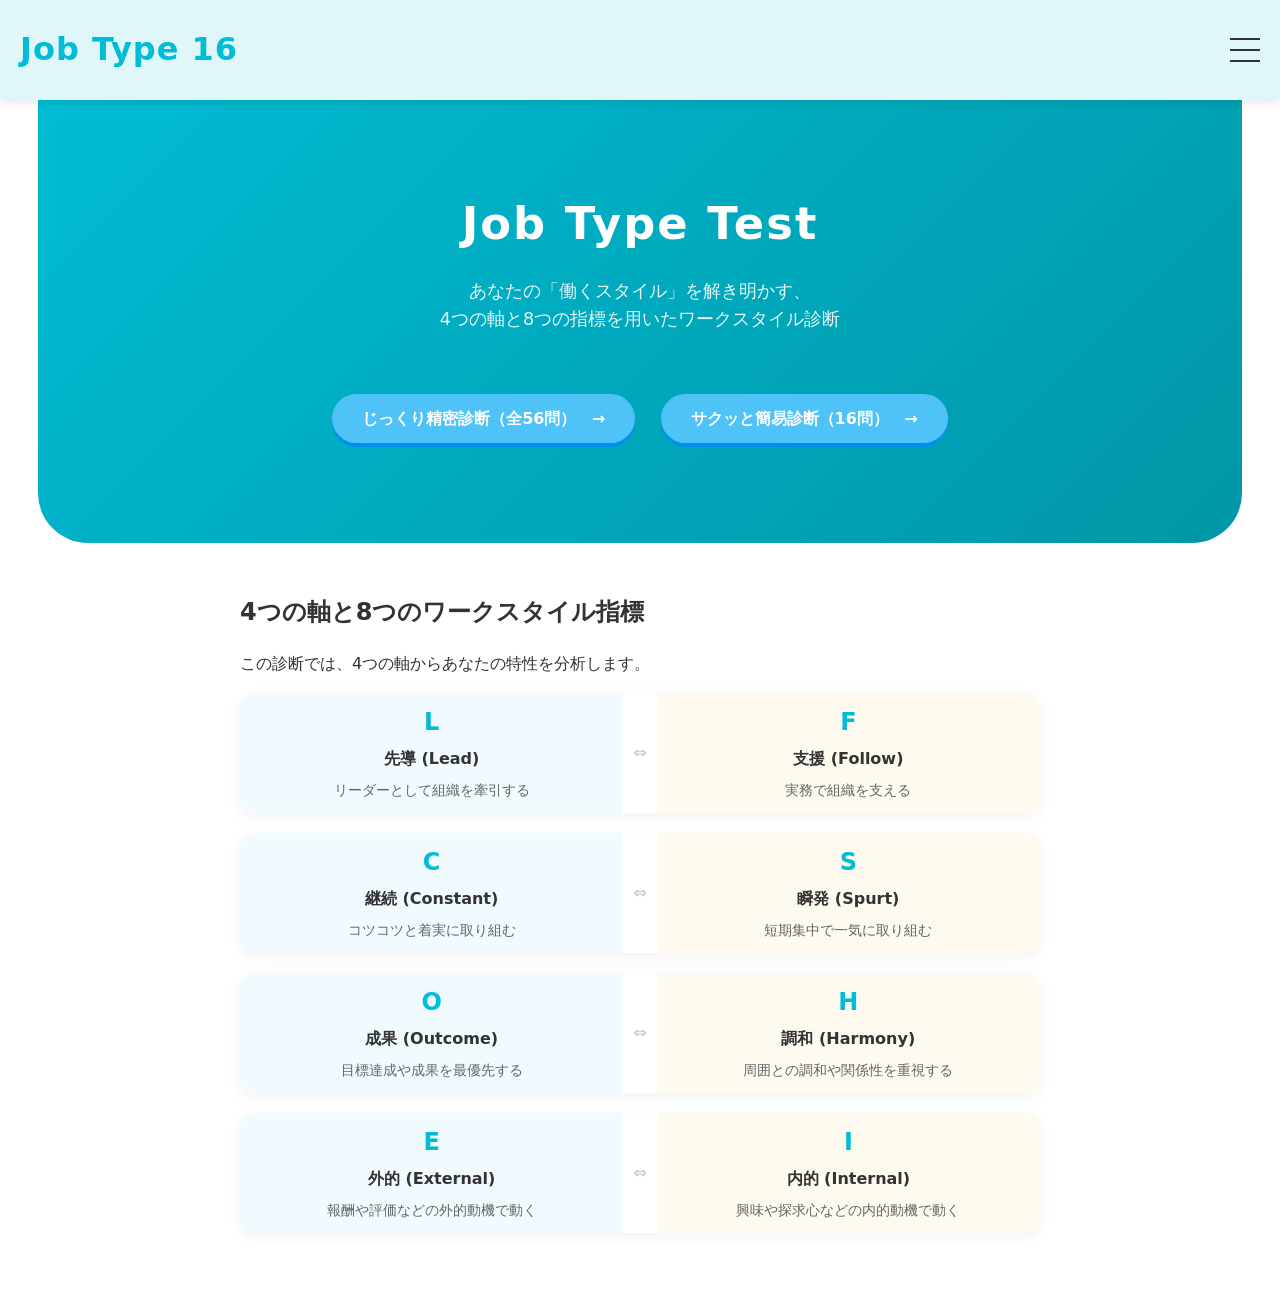
==== commit 240603c1: "Add files via upload" ====
--- a/index.html
+++ b/index.html
@@ -37,7 +37,7 @@
             <div class="top-content">
                 <h1 class="top-title">Job Type Test</h1>
                 <p class="top-subtitle">あなたの「働くスタイル」を解き明かす、
-                    <br>8つの指標を用いたワークスタイル診断</p>
+                    <br>4つの軸と8つの指標を用いたワークスタイル診断</p>
                 
                 <a href="test.html?mode=full" class="nextback-btn">
                     じっくり精密診断（全56問）
@@ -50,14 +50,13 @@
             </div>
         </header>
 
-        <!-- この下に、前につくった指標の説明セクションを配置する -->
+        
 
         <section class="guide-section">
-            <h2>8つのワークスタイル指標</h2>
+            <h2>4つの軸と8つのワークスタイル指標</h2>
             <p>この診断では、4つの軸からあなたの特性を分析します。</p>
 
             <div class="table">
-                <!-- 軸1 -->
                 <div class="style-row">
                     <div class="style-cell left">
                         <span class="code">L</span>
@@ -72,7 +71,6 @@
                     </div>
                 </div>
 
-                <!-- 軸2 -->
                 <div class="style-row">
                     <div class="style-cell left">
                         <span class="code">C</span>
@@ -87,7 +85,6 @@
                     </div>
                 </div>
 
-                <!-- 軸3 -->
                 <div class="style-row">
                     <div class="style-cell left">
                         <span class="code">O</span>
@@ -102,7 +99,6 @@
                     </div>
                 </div>
 
-                <!-- 軸4 -->
                 <div class="style-row">
                     <div class="style-cell left">
                         <span class="code">E</span>
--- a/css/style.css
+++ b/css/style.css
@@ -61,6 +61,7 @@
 
 /* 固定ヘッダー -------------------- */
 .site-header {
+    
     width: 100%;
     height: 100px; /* ヘッダーの高さ */
     background-color: #E0F7FA;
